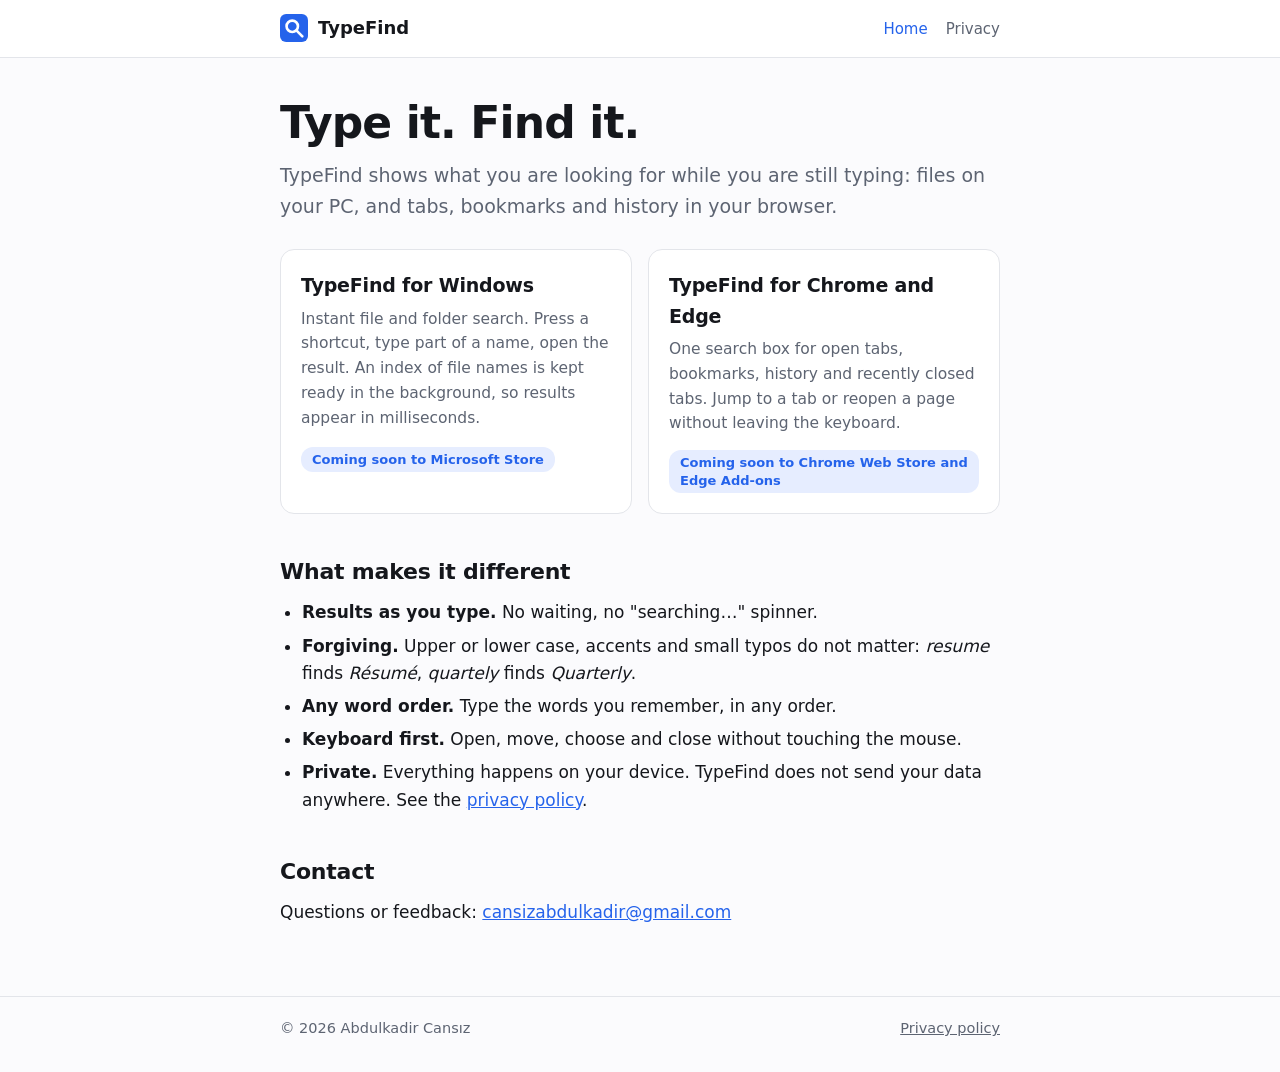
==== index.html @ 9c100c32 "TypeFind product page and privacy policy" ====
<!doctype html>
<html lang="en">
<head>
  <meta charset="utf-8">
  <meta name="viewport" content="width=device-width, initial-scale=1">
  <title>TypeFind – Type it. Find it.</title>
  <meta name="description" content="TypeFind finds your files, tabs, bookmarks and history the moment you type. Typo-tolerant, accent-insensitive, keyboard-first, and private.">
  <link rel="icon" href="icon.svg" type="image/svg+xml">
  <link rel="stylesheet" href="style.css">
</head>
<body>
  <header class="site">
    <div class="wrap">
      <a class="brand" href="./">
        <svg viewBox="0 0 128 128" aria-hidden="true"><rect width="128" height="128" rx="28" fill="#2563eb"/><circle cx="56" cy="56" r="26" fill="none" stroke="#fff" stroke-width="12"/><path d="M76 76l26 26" stroke="#fff" stroke-width="12" stroke-linecap="round"/></svg>
        TypeFind
      </a>
      <nav><a href="./" aria-current="page">Home</a><a href="privacy.html">Privacy</a></nav>
    </div>
  </header>

  <main class="wrap">
    <h1>Type it. Find it.</h1>
    <p class="lead">TypeFind shows what you are looking for while you are still typing: files on your PC, and tabs, bookmarks and history in your browser.</p>

    <div class="cards">
      <section class="card">
        <h2>TypeFind for Windows</h2>
        <p>Instant file and folder search. Press a shortcut, type part of a name, open the result. An index of file names is kept ready in the background, so results appear in milliseconds.</p>
        <span class="pill">Coming soon to Microsoft Store</span>
      </section>
      <section class="card">
        <h2>TypeFind for Chrome and Edge</h2>
        <p>One search box for open tabs, bookmarks, history and recently closed tabs. Jump to a tab or reopen a page without leaving the keyboard.</p>
        <span class="pill">Coming soon to Chrome Web Store and Edge Add-ons</span>
      </section>
    </div>

    <h2>What makes it different</h2>
    <ul>
      <li><strong>Results as you type.</strong> No waiting, no "searching…" spinner.</li>
      <li><strong>Forgiving.</strong> Upper or lower case, accents and small typos do not matter: <em>resume</em> finds <em>Résumé</em>, <em>quartely</em> finds <em>Quarterly</em>.</li>
      <li><strong>Any word order.</strong> Type the words you remember, in any order.</li>
      <li><strong>Keyboard first.</strong> Open, move, choose and close without touching the mouse.</li>
      <li><strong>Private.</strong> Everything happens on your device. TypeFind does not send your data anywhere. See the <a href="privacy.html">privacy policy</a>.</li>
    </ul>

    <h2>Contact</h2>
    <p>Questions or feedback: <a href="mailto:cansizabdulkadir@gmail.com">cansizabdulkadir@gmail.com</a></p>
  </main>

  <footer class="site">
    <div class="wrap">
      <span>© 2026 Abdulkadir Cansız</span>
      <span><a href="privacy.html">Privacy policy</a></span>
    </div>
  </footer>
</body>
</html>
---- style.css ----
:root {
  color-scheme: light dark;
  --bg: #fbfbfd;
  --panel: #ffffff;
  --line: #e3e5ea;
  --text: #15171c;
  --muted: #5d6472;
  --accent: #2563eb;
  --accent-soft: #e6edff;
}
@media (prefers-color-scheme: dark) {
  :root {
    --bg: #15161a;
    --panel: #1d1f25;
    --line: #2f323b;
    --text: #f1f2f5;
    --muted: #a1a7b4;
    --accent: #7aa2ff;
    --accent-soft: #22335c;
  }
}
* { box-sizing: border-box; }
html { -webkit-text-size-adjust: 100%; }
body {
  margin: 0;
  background: var(--bg);
  color: var(--text);
  font: 17px/1.6 system-ui, -apple-system, "Segoe UI", Roboto, sans-serif;
}
.wrap { max-width: 760px; margin: 0 auto; padding: 0 20px; }
header.site { border-bottom: 1px solid var(--line); background: var(--panel); }
header.site .wrap { display: flex; align-items: center; justify-content: space-between; gap: 16px; padding-top: 14px; padding-bottom: 14px; }
.brand { display: flex; align-items: center; gap: 10px; font-weight: 700; font-size: 18px; color: var(--text); text-decoration: none; }
.brand svg { width: 28px; height: 28px; flex: none; }
nav a { color: var(--muted); text-decoration: none; margin-left: 18px; font-size: 15px; }
nav a:hover, nav a[aria-current="page"] { color: var(--accent); }
a { color: var(--accent); }
main.wrap { padding-top: 40px; padding-bottom: 56px; }
h1 { font-size: clamp(30px, 6vw, 44px); line-height: 1.15; margin: 0 0 12px; letter-spacing: -0.02em; text-wrap: balance; }
h2 { font-size: 22px; margin: 40px 0 10px; letter-spacing: -0.01em; }
h3 { font-size: 17px; margin: 24px 0 6px; }
p, ul { margin: 0 0 14px; }
ul { padding-left: 22px; }
li { margin-bottom: 6px; }
.lead { font-size: 19px; color: var(--muted); max-width: 60ch; }
.cards { display: grid; grid-template-columns: repeat(auto-fit, minmax(260px, 1fr)); gap: 16px; margin: 28px 0 8px; }
.card { background: var(--panel); border: 1px solid var(--line); border-radius: 14px; padding: 20px; }
.card h2 { margin: 0 0 6px; font-size: 19px; }
.card p { color: var(--muted); font-size: 15.5px; }
.pill { display: inline-block; font-size: 13px; font-weight: 600; color: var(--accent); background: var(--accent-soft); border-radius: 12px; padding: 4px 11px; line-height: 1.35; }
.note { background: var(--accent-soft); border-radius: 12px; padding: 14px 18px; margin: 20px 0; }
.note p:last-child { margin-bottom: 0; }
.meta { color: var(--muted); font-size: 15px; }
footer.site { border-top: 1px solid var(--line); color: var(--muted); font-size: 14.5px; }
footer.site .wrap { padding-top: 20px; padding-bottom: 32px; display: flex; flex-wrap: wrap; gap: 6px 20px; justify-content: space-between; }
footer.site a { color: var(--muted); }
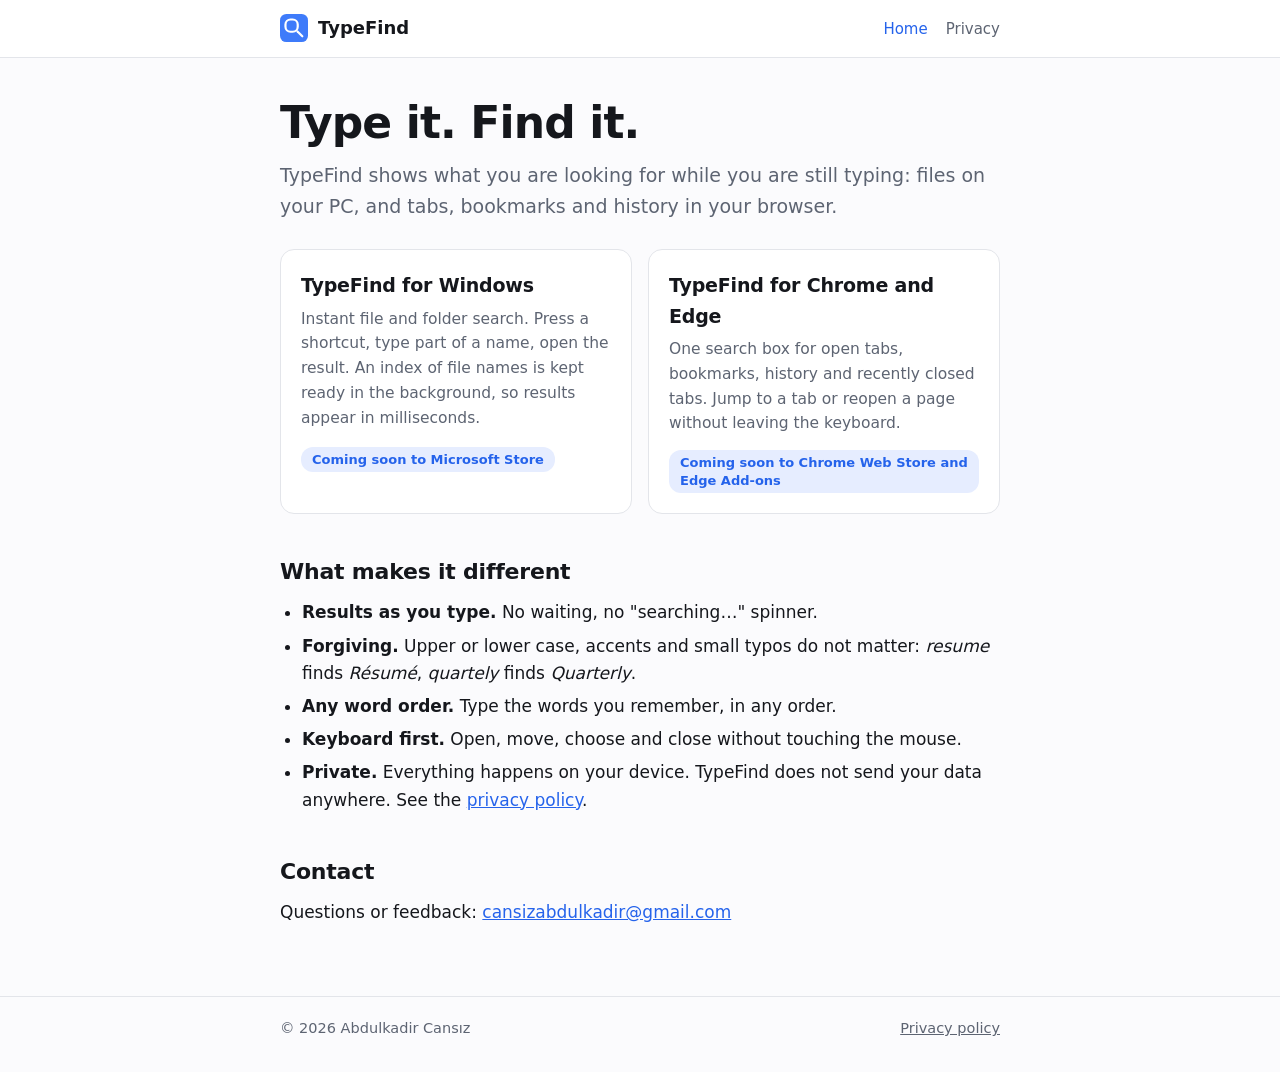
==== commit 633fabfa: "Site güncellemesi" ====
--- a/index.html
+++ b/index.html
@@ -12,7 +12,7 @@
   <header class="site">
     <div class="wrap">
       <a class="brand" href="./">
-        <svg viewBox="0 0 128 128" aria-hidden="true"><rect width="128" height="128" rx="28" fill="#2563eb"/><circle cx="56" cy="56" r="26" fill="none" stroke="#fff" stroke-width="12"/><path d="M76 76l26 26" stroke="#fff" stroke-width="12" stroke-linecap="round"/></svg>
+        <svg viewBox="0 0 128 128" aria-hidden="true"><rect width="128" height="128" rx="29" fill="#3E7BFA"/><rect x="25" y="25" width="56" height="56" rx="23" fill="none" stroke="#fff" stroke-width="10"/><path d="M80 80l22 22" stroke="#fff" stroke-width="10" stroke-linecap="round"/></svg>
         TypeFind
       </a>
       <nav><a href="./" aria-current="page">Home</a><a href="privacy.html">Privacy</a></nav>
